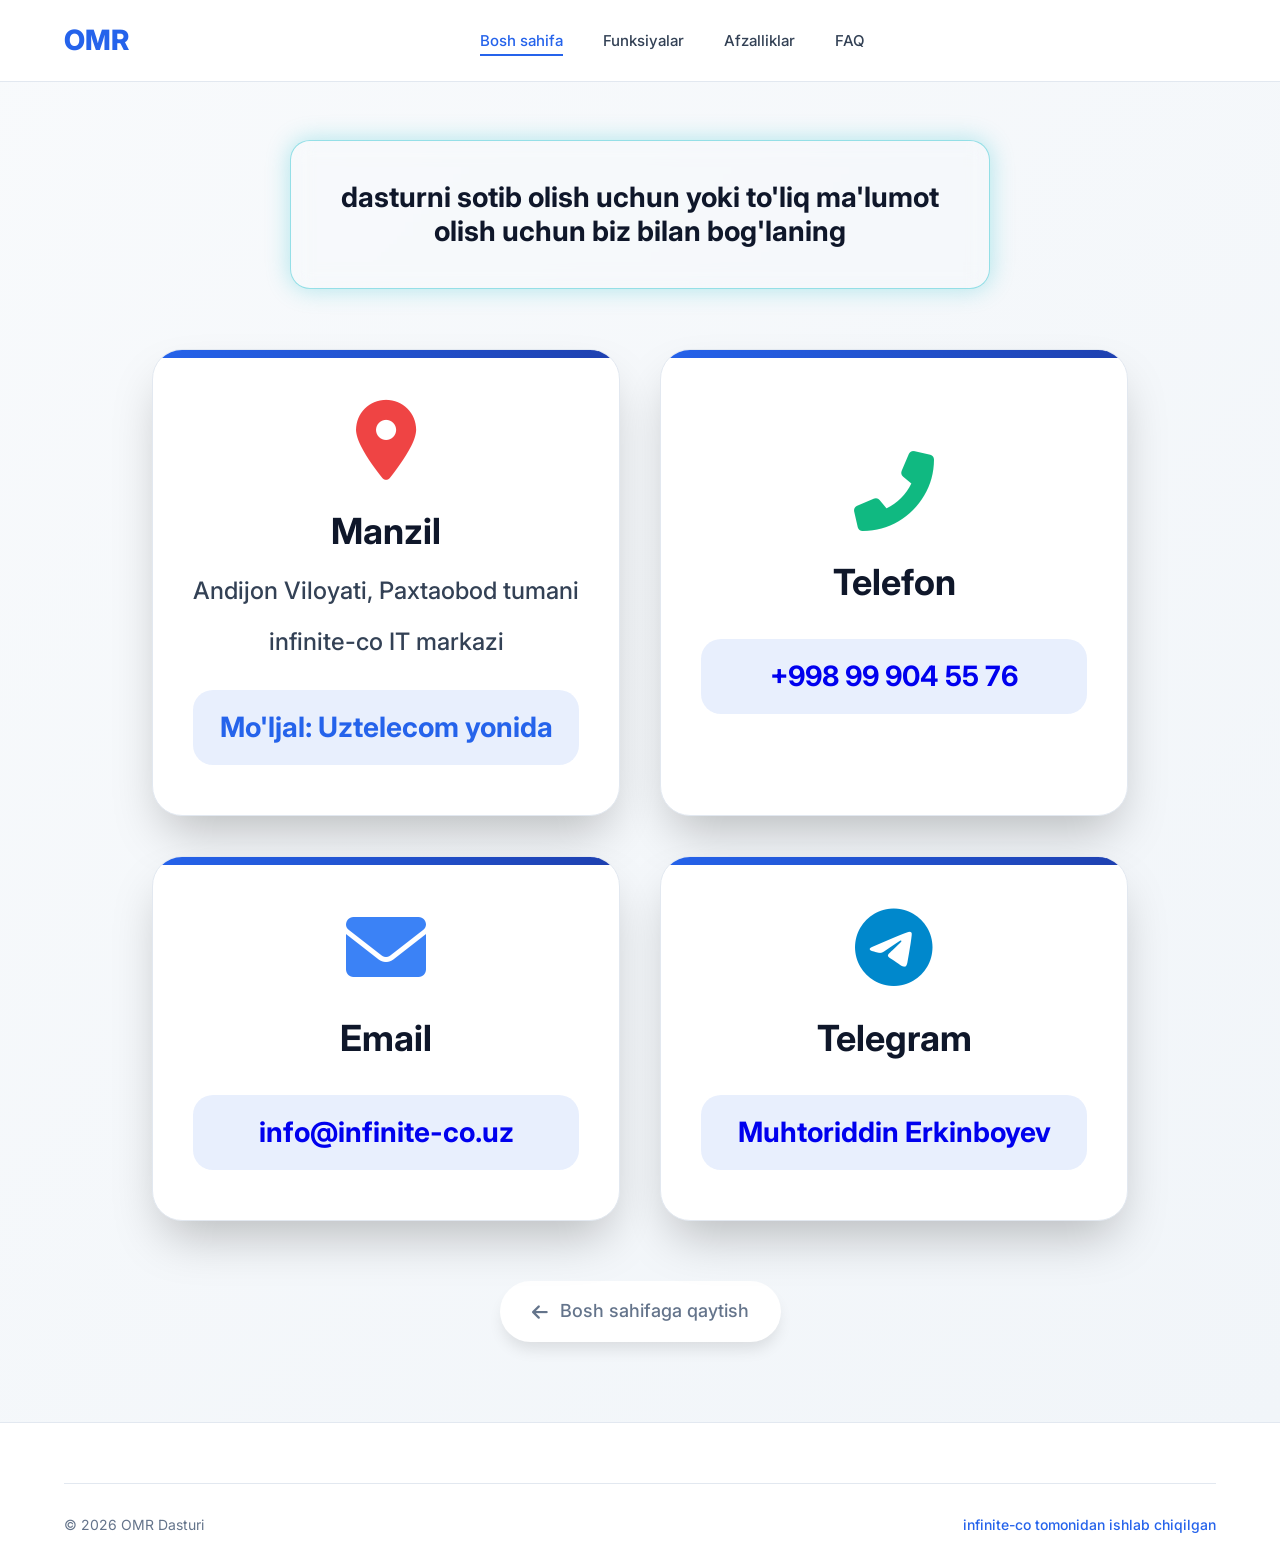
==== contact.html @ b2394655 "first commit" ====
<!DOCTYPE html>
<html lang="uz">
<head>
    <meta charset="UTF-8">
    <meta name="viewport" content="width=device-width, initial-scale=1.0">
    <title>OMR Dasturi - Bog'lanish</title>
    <meta name="description" content="OMR System bilan bog'laning. Manzil, telefon, email va telegram orqali biz bilan aloqaga chiqing.">
    <meta name="author" content="OMR System">
    <link href="https://fonts.googleapis.com/css2?family=Inter:wght@300;400;500;600;700;800&display=swap" rel="stylesheet">
    <link rel="stylesheet" href="https://cdnjs.cloudflare.com/ajax/libs/font-awesome/6.0.0/css/all.min.css">
    <link rel="stylesheet" href="style.css">
</head>
<body>
    <nav class="navbar">
        <div class="container navbar-content">
            <a href="index.html" class="logo" aria-label="OMR System bosh sahifa">
                <span>OMR</span>
            </a>
            
            <ul class="nav-links" id="navLinks">
                <li><a href="index.html#home" class="active">Bosh sahifa</a></li>
                <li><a href="index.html#demo">Funksiyalar</a></li>
                <li><a href="index.html#features">Afzalliklar</a></li>
                <li><a href="index.html#faq">FAQ</a></li>
            </ul>
            <div class="nav-actions">
            </div>
        </div>
    </nav>
    

    <section class="contact-page">
        <div class="container">
            <div class="contact-header">
                <h3> dasturni sotib olish uchun yoki to'liq ma'lumot olish uchun biz bilan bog'laning</h3>
            </div>
            
            <div class="contact-grid">
                <div class="contact-card card-location">
                    <i class="fas fa-map-marker-alt"></i>
                    <h3>Manzil</h3>
                    <p>Andijon Viloyati, Paxtaobod tumani</p>
                    <p>infinite-co IT markazi</p>
                    <div class="detail">Mo'ljal: Uztelecom yonida</div>
                </div>
                
                
                <div class="contact-card card-phone">
                    <i class="fas fa-phone-alt"></i>
                    <h3>Telefon</h3>
                    <div class="detail"><a href="tel:+998 99 904 55 76">+998 99 904 55 76</a></div>
                </div>
                

                <div class="contact-card card-email">
                    <i class="fas fa-envelope"></i>
                    <h3>Email</h3>
                    <div class="detail"><a href="https://infinite-co.uz">info@infinite-co.uz</a></div>
                </div>
                

                <div class="contact-card card-telegram">
                    <i class="fab fa-telegram-plane"></i>
                    <h3>Telegram</h3>
                    <div class="detail"><a href="https://t.me/Mukhtoriddin">Muhtoriddin Erkinboyev</a></div>
                </div>
            </div>
            
            <div class="back-link">
                <a href="index.html"><i class="fas fa-arrow-left"></i> Bosh sahifaga qaytish</a>
            </div>
        </div>
    </section>

    <footer class="footer">
        <div class="container">
            <div class="footer-bottom">
                <p>&copy; 2024 OMR Dasturi</p>
                <p class="credit"> infinite-co tomonidan ishlab chiqilgan</p>
            </div>
        </div>
    </footer>
    
    <script src="script.js"></script>
</body>
</html>
---- style.css ----
:root {
    --primary: #0f172a;
    --primary-light: #1e293b;
    --primary-dark: #020617;
    --secondary: #334155;
    --secondary-light: #64748b;
    --secondary-dark: #1e293b;
    --accent: #2563eb;
    --accent-hover: #1d4ed8;
    --accent-light: #3b82f6;
    --accent-gradient: linear-gradient(135deg, #2563eb 0%, #1e40af 100%);
    --bg-body: #f8fafc;
    --bg-card: #ffffff;
    --bg-section: #f1f5f9;
    --bg-alt: #e2e8f0;
    --cta-gradient: linear-gradient(135deg, #1e40af 0%, #3b82f6 50%, #1e40af 100%);
    --text-main: #0f172a;
    --text-light: #64748b;
    --text-white: #ffffff;
    --text-muted: #94a3b8;    
    --border: #e2e8f0;
    --shadow: 0 10px 15px -3px rgba(0, 0, 0, 0.1);
    --shadow-lg: 0 20px 25px -5px rgba(0, 0, 0, 0.1);
    --shadow-xl: 0 25px 50px -12px rgba(0, 0, 0, 0.25);
    --font-family: 'Inter', sans-serif;
    --transition-fast: 0.2s ease;
    --transition-base: 0.3s ease;
    --transition-slow: 0.5s ease;
    --radius-sm: 8px;
    --radius-md: 12px;
    --radius-lg: 16px;
    --radius-xl: 24px;
    --radius-full: 9999px;
}

* {
    margin: 0;
    padding: 0;
    box-sizing: border-box;
}

html {
    scroll-behavior: smooth;
    font-size: 16px;
}

body {
    font-family: var(--font-family);
    color: var(--text-main);
    background-color: var(--bg-body);
    line-height: 1.6;
    overflow-x: hidden;
}

.container {
    max-width: 1200px;
    margin: 0 auto;
    padding: 0 24px;
}

a {
    text-decoration: none;
    transition: all var(--transition-base);
}

ul {
    list-style: none;
}

img {
    max-width: 100%;
    height: auto;
    display: block;
}

h1, h2, h3, h4, h5, h6 {
    font-weight: 700;
    line-height: 1.2;
    color: var(--text-main);
}

h1 {
    font-size: 48px;
    font-weight: 800;
}

h2 {
    font-size: 40px;
}

h3 {
    font-size: 28px;
}

.section-header {
    text-align: center;
    max-width: 700px;
    margin: 0 auto 60px;
}

.subtitle {
    color: var(--accent);
    font-size: 14px;
    font-weight: 600;
    text-transform: uppercase;
    letter-spacing: 2px;
    display: block;
    margin-bottom: 16px;
}

.gradient-text {
    background: var(--accent-gradient);
    -webkit-background-clip: text;
    background-clip: text;
    color: transparent;
    display: inline-block;
}

.loader {
    position: fixed;
    top: 0;
    left: 0;
    width: 100%;
    height: 100%;
    background: var(--bg-body);
    display: flex;
    justify-content: center;
    align-items: center;
    z-index: 9999;
    transition: opacity var(--transition-base);
}

.loader.fade-out {
    opacity: 0;
    pointer-events: none;
}

.loader-content {
    text-align: center;
}

.loader-spinner {
    width: 50px;
    height: 50px;
    border: 3px solid var(--border);
    border-top-color: var(--accent);
    border-radius: 50%;
    animation: spin 1s infinite linear;
    margin-bottom: 16px;
}

@keyframes spin {
    to { transform: rotate(360deg); }
}

.navbar {
    background: rgba(255, 255, 255, 0.98);
    padding: 18px 0;
    position: fixed;
    width: 100%;
    top: 0;
    z-index: 1000;
    border-bottom: 1px solid var(--border);
    transition: all var(--transition-base);
}

.navbar.scrolled {
    padding: 12px 0;
    box-shadow: var(--shadow);
}

.navbar-content {
    display: flex;
    justify-content: space-between;
    align-items: center;
}

.logo {
    font-size: 28px;
    font-weight: 800;
    color: var(--primary);
}

.logo span {
    color: var(--accent);
}

.nav-links {
    display: flex;
    gap: 40px;
}

.nav-links a {
    color: var(--secondary);
    font-weight: 500;
    font-size: 15px;
    position: relative;
    padding: 4px 0;
}

.nav-links a::after {
    content: '';
    position: absolute;
    bottom: -2px;
    left: 0;
    width: 0;
    height: 2px;
    background: var(--accent);
    transition: width var(--transition-base);
}

.nav-links a:hover,
.nav-links a.active {
    color: var(--accent);
}

.nav-links a:hover::after,
.nav-links a.active::after {
    width: 100%;
}

.nav-actions {
    display: flex;
    align-items: center;
    gap: 20px;
}

.hamburger {
    display: none;
    flex-direction: column;
    cursor: pointer;
    background: none;
    border: none;
    padding: 10px;
}

.hamburger span {
    width: 25px;
    height: 3px;
    background: var(--primary);
    margin: 2px 0;
    transition: all var(--transition-base);
}

.hamburger.active span:nth-child(1) {
    transform: rotate(45deg) translate(5px, 5px);
}

.hamburger.active span:nth-child(2) {
    opacity: 0;
}

.hamburger.active span:nth-child(3) {
    transform: rotate(-45deg) translate(7px, -7px);
}

.btn-primary {
    background: linear-gradient(135deg, var(--accent) 0%, var(--accent-hover) 100%);
    color: var(--text-white);
    padding: 14px 32px;
    border-radius: var(--radius-md);
    font-weight: 600;
    display: inline-flex;
    align-items: center;
    gap: 8px;
    border: none;
    box-shadow: 0 4px 15px rgba(37, 99, 235, 0.3);
    transition: all var(--transition-base);
}

.btn-primary:hover {
    transform: translateY(-3px);
    box-shadow: 0 6px 20px rgba(37, 99, 235, 0.4);
}

.btn-outline {
    background-color: transparent;
    color: var(--accent);
    padding: 12px 30px;
    border-radius: var(--radius-md);
    font-weight: 600;
    display: inline-flex;
    align-items: center;
    gap: 8px;
    border: 2px solid var(--accent);
}

.btn-outline:hover {
    background-color: var(--accent);
    color: var(--text-white);
    transform: translateY(-3px);
}

.btn-cta {
    background: var(--text-white);
    color: var(--accent);
    padding: 18px 45px;
    border-radius: var(--radius-md);
    font-weight: 700;
    font-size: 17px;
    display: inline-flex;
    align-items: center;
    gap: 10px;
    box-shadow: 0 6px 25px rgba(0, 0, 0, 0.25);
}

.btn-cta:hover {
    background: var(--bg-body);
    transform: translateY(-5px);
}

.hero {
    padding: 180px 0 120px;
    background: linear-gradient(135deg, #f0f9ff 0%, #e0f2fe 50%, #dbeafe 100%);
    position: relative;
    overflow: hidden;
}

.hero-content {
    display: grid;
    grid-template-columns: 1.1fr 1fr;
    gap: 60px;
    align-items: center;
}

.badge {
    background: rgba(37, 99, 235, 0.1);
    color: var(--accent);
    padding: 8px 16px;
    border-radius: 40px;
    font-size: 14px;
    font-weight: 600;
    display: inline-flex;
    align-items: center;
    gap: 6px;
    margin-bottom: 24px;
}

.hero-text h1 {
    margin-bottom: 24px;
}

.hero-description {
    font-size: 18px;
    color: var(--text-light);
    margin-bottom: 32px;
    max-width: 600px;
}

.hero-stats {
    display: flex;
    gap: 40px;
    margin-bottom: 32px;
}

.stat-item {
    display: flex;
    flex-direction: column;
}

.stat-number {
    font-size: 32px;
    font-weight: 800;
    color: var(--accent);
}

.stat-label {
    font-size: 14px;
    color: var(--text-light);
    text-transform: uppercase;
    letter-spacing: 0.5px;
}

.hero-btns {
    display: flex;
    gap: 16px;
    margin-bottom: 40px;
    flex-wrap: wrap;
}

.trust-badges p {
    color: var(--text-light);
    font-size: 14px;
    margin-bottom: 12px;
}

.trust-icons {
    display: flex;
    gap: 24px;
    color: var(--text-light);
    font-size: 24px;
    opacity: 0.7;
}

/* Hero Visual */
.hero-visual {
    position: relative;
}

.main-image {
    width: 500px;
    height: 400px;
    border-radius: var(--radius-lg);
    box-shadow: var(--shadow-xl);
    animation: float 6s ease-in-out infinite;
    margin-left: 140px;
}

@keyframes float {
    0%, 100% { transform: translateY(0); }
    50% { transform: translateY(-10px); }
}

.floating-card {
    position: absolute;
    background: white;
    padding: 12px 18px;
    border-radius: var(--radius-md);
    box-shadow: var(--shadow-lg);
    display: flex;
    align-items: center;
    gap: 10px;
    animation: floatCard 4s ease-in-out infinite;
}

.floating-card i {
    color: var(--accent);
    font-size: 20px;
}

.card-1 {
    top: -20px;
    right: -20px;
}

.card-2 {
    bottom: 40px;
    left: -20px;
    animation-delay: 1s;
}

.card-3 {
    top: 40%;
    right: -30px;
    animation-delay: 2s;
}

@keyframes floatCard {
    0%, 100% { transform: translateY(0); }
    50% { transform: translateY(-5px); }
}

.scroll-indicator {
    position: absolute;
    bottom: 30px;
    left: 50%;
    transform: translateX(-50%);
    display: flex;
    flex-direction: column;
    align-items: center;
    gap: 8px;
    color: var(--text-light);
    font-size: 14px;
}

.scroll-indicator i {
    animation: bounce 2s infinite;
}

@keyframes bounce {
    0%, 100% { transform: translateY(0); }
    50% { transform: translateY(5px); }
}

.demo-section {
    padding: 100px 0;
    background: var(--bg-card);
}

.video-slider-container {
    position: relative;
    max-width: 1000px;
    margin: 0 auto;
    padding: 0 60px;
}

.slider-btn {
    position: absolute;
    top: 50%;
    transform: translateY(-50%);
    background: var(--bg-card);
    border: 2px solid var(--border);
    width: 50px;
    height: 50px;
    border-radius: 50%;
    cursor: pointer;
    display: flex;
    align-items: center;
    justify-content: center;
    font-size: 18px;
    color: var(--primary);
    transition: all var(--transition-base);
    box-shadow: var(--shadow);
    z-index: 10;
}

.slider-btn:hover {
    background: var(--accent);
    color: var(--text-white);
    border-color: var(--accent);
    transform: translateY(-50%) scale(1.1);
}

.prev-btn {
    left: 0;
}

.next-btn {
    right: 0;
}



.slide {
    display: none;
    animation: fadeIn 10s ease;
}

.slide.active {
    display: block;
}

.slide-video {
    width: 100%;
    background: #000;
    position: relative;
    padding-top: 56.25%; /* 16:9 Aspect Ratio */
    overflow: hidden;
}

.slide-video video {
    position: absolute;
    top: 0;
    left: 0;
    width: 100%;
    height: 100%;
    object-fit: contain;
    display: block;
    background: #000;
}

.slide-info {
    padding: 40px;
    background: var(--bg-card);
    text-align: center;
}

.slide-icon {
    width: 80px;
    height: 80px;
    background: linear-gradient(135deg, var(--accent) 0%, var(--accent-light) 100%);
    border-radius: 20px;
    display: flex;
    align-items: center;
    justify-content: center;
    color: var(--text-white);
    font-size: 36px;
    margin: 0 auto 24px;
    box-shadow: 0 10px 30px rgba(37, 99, 235, 0.3);
}

.slide-info h3 {
    font-size: 28px;
    margin-bottom: 16px;
}

.slide-info p {
    font-size: 17px;
    color: var(--text-light);
    line-height: 1.7;
    max-width: 700px;
    margin: 0 auto;
}

.slider-dots {
    display: flex;
    justify-content: center;
    gap: 12px;
    margin-top: 30px;
}

.dot {
    width: 12px;
    height: 12px;
    border-radius: 50%;
    background: var(--border);
    cursor: pointer;
    transition: all var(--transition-base);
}

.dot.active {
    background: var(--accent);
    transform: scale(1.3);
}

.slide-counter {
    text-align: center;
    margin-top: 20px;
    font-size: 16px;
    color: var(--text-light);
    font-weight: 500;
}

.slide-counter span {
    color: var(--accent);
    font-weight: 700;
}

.features {
    padding: 100px 0;
    background: var(--bg-section);
}

.features-grid {
    display: grid;
    grid-template-columns: repeat(auto-fit, minmax(260px, 1fr));
    gap: 30px;
}

.feature-item {
    background: var(--bg-card);
    padding: 40px 32px;
    border-radius: var(--radius-lg);
    border: 1px solid var(--border);
    transition: all var(--transition-base);
    text-align: center;
}

.feature-item:hover {
    box-shadow: var(--shadow-lg);
    transform: translateY(-5px);
    border-color: var(--accent-light);
}

.icon-box {
    width: 70px;
    height: 70px;
    background: rgba(37, 99, 235, 0.1);
    border-radius: var(--radius-lg);
    display: flex;
    align-items: center;
    justify-content: center;
    font-size: 30px;
    color: var(--accent);
    margin: 0 auto 24px;
}

.feature-item h3 {
    margin-bottom: 14px;
    font-size: 20px;
}

.feature-item p {
    font-size: 15px;
    color: var(--text-light);
    margin-bottom: 20px;
}

.feature-progress {
    margin-top: 16px;
    padding-top: 16px;
    border-top: 1px solid var(--border);
}

.feature-progress span {
    color: var(--accent);
    font-weight: 600;
    font-size: 14px;
}

.requirements {
    padding: 80px 0;
    background: var(--bg-body);
}

.requirements-grid {
    display: grid;
    grid-template-columns: repeat(auto-fit, minmax(180px, 1fr));
    gap: 20px;
    max-width: 800px;
    margin: 0 auto;
}

.requirement-card {
    background: var(--bg-card);
    padding: 30px 20px;
    border-radius: var(--radius-lg);
    border: 1px solid var(--border);
    text-align: center;
    transition: all var(--transition-base);
}

.requirement-card:hover {
    transform: translateY(-5px);
    box-shadow: var(--shadow);
    border-color: var(--accent);
}

.requirement-card i {
    font-size: 40px;
    color: var(--accent);
    margin-bottom: 15px;
}

.requirement-card h4 {
    font-size: 18px;
    margin-bottom: 5px;
}

.requirement-card p {
    color: var(--text-light);
    font-size: 14px;
}

.stats-section {
    padding: 80px 0;
    background: linear-gradient(135deg, var(--accent) 0%, var(--accent-hover) 100%);
    color: white;
}

.stats-grid {
    display: grid;
    grid-template-columns: repeat(auto-fit, minmax(200px, 1fr));
    gap: 40px;
    text-align: center;
}

.stat-card {
    padding: 20px;
}

.stat-card i {
    font-size: 48px;
    margin-bottom: 20px;
    opacity: 0.9;
}

.stat-card .stat-number {
    font-size: 48px;
    font-weight: 800;
    margin-bottom: 8px;
    color: white;
}

.stat-card .stat-label {
    font-size: 16px;
    opacity: 0.9;
    text-transform: uppercase;
    letter-spacing: 1px;
    color: white;
}

.faq {
    padding: 100px 0;
    background: var(--bg-body);
}

.faq-grid {
    max-width: 800px;
    margin: 0 auto;
}

.faq-item {
    margin-bottom: 16px;
    border: 1px solid var(--border);
    border-radius: var(--radius-md);
    overflow: hidden;
}

.faq-question {
    background: var(--bg-card);
    padding: 20px 24px;
    display: flex;
    justify-content: space-between;
    align-items: center;
    cursor: pointer;
    transition: background var(--transition-base);
}

.faq-question:hover {
    background: var(--bg-section);
}

.faq-question h3 {
    font-size: 17px;
    font-weight: 600;
    margin: 0;
}

.faq-question i {
    color: var(--text-light);
    transition: transform var(--transition-base);
}

.faq-item.active .faq-question i {
    transform: rotate(45deg);
}

.faq-answer {
    padding: 0 24px;
    max-height: 0;
    overflow: hidden;
    transition: all var(--transition-base);
    background: var(--bg-body);
}

.faq-item.active .faq-answer {
    padding: 20px 24px;
    max-height: 200px;
}

.faq-answer p {
    color: var(--text-light);
    line-height: 1.7;
}


.cta-strip {
    background: var(--cta-gradient);
    background-size: 200% 200%;
    animation: gradientMove 15s ease infinite;
    padding: 100px 0;
    text-align: center;
    position: relative;
    overflow: hidden;
}

@keyframes gradientMove {
    0% { background-position: 0% 50%; }
    50% { background-position: 100% 50%; }
    100% { background-position: 0% 50%; }
}

.cta-content {
    position: relative;
    z-index: 1;
}

.cta-icon {
    font-size: 60px;
    color: rgba(255, 255, 255, 0.9);
    margin-bottom: 24px;
    display: block;
    animation: float 3s ease-in-out infinite;
}

.cta-strip h2 {
    font-size: 42px;
    margin-bottom: 16px;
    color: white;
}

.cta-strip p {
    font-size: 20px;
    color: rgba(255, 255, 255, 0.9);
    margin-bottom: 35px;
}

.cta-note {
    margin-top: 20px;
    font-size: 14px;
    color: rgba(255, 255, 255, 0.8);
    display: flex;
    align-items: center;
    justify-content: center;
    gap: 8px;
}

/* ========== FOOTER ========== */
.footer {
    padding: 60px 0 30px;
    background: var(--bg-card);
    border-top: 1px solid var(--border);
}

.footer-content {
    display: grid;
    grid-template-columns: 1.5fr 2fr;
    gap: 60px;
    margin-bottom: 40px;
}

.footer-logo {
    font-size: 24px;
    font-weight: 700;
    color: var(--primary);
    margin-bottom: 15px;
}

.footer-logo span {
    color: var(--accent);
}

.footer-info p {
    color: var(--text-light);
    line-height: 1.7;
    max-width: 300px;
}

.footer-links {
    display: grid;
    grid-template-columns: repeat(2, 1fr);
    gap: 40px;
}

.footer-col h4 {
    font-size: 16px;
    margin-bottom: 20px;
    color: var(--primary);
}

.footer-col ul li {
    margin-bottom: 12px;
}

.footer-col ul li a {
    color: var(--text-light);
    font-size: 15px;
    transition: color var(--transition-base);
}

.footer-col ul li a:hover {
    color: var(--accent);
    padding-left: 5px;
}

.footer-bottom {
    padding-top: 30px;
    border-top: 1px solid var(--border);
    display: flex;
    justify-content: space-between;
    align-items: center;
    color: var(--text-light);
    font-size: 14px;
}

.credit {
    color: var(--accent);
    font-weight: 500;
}



/* Tablet: 768px - 1024px */
@media (max-width: 1024px) {
    h1 {
        font-size: 42px;
    }
    
    h2 {
        font-size: 36px;
    }
    
    .hero-content {
        grid-template-columns: 1fr;
        text-align: center;
    }
    
    .hero-description {
        margin-left: auto;
        margin-right: auto;
    }
    
    .hero-stats {
        justify-content: center;
    }
    
    .hero-btns {
        justify-content: center;
    }
    
    .hero-visual {
        max-width: 600px;
        margin: 0 auto;
        order: -1;
    }
    
    .video-slider-container {
        padding: 0 50px;
    }
    
    .footer-content {
        grid-template-columns: 1fr;
        gap: 40px;
    }
    
    .footer-info p {
        max-width: 100%;
    }
}

/* Mobile: 480px - 768px */
@media (max-width: 768px) {
    h1 {
        font-size: 36px;
    }
    
    h2 {
        font-size: 32px;
    }
    
    h3 {
        font-size: 24px;
    }
    
    .nav-links,
    .navbar .btn-primary {
        display: none;
    }
    
    .hamburger {
        display: flex;
    }
    
    .nav-links.active {
        display: flex;
        position: absolute;
        top: 100%;
        left: 0;
        width: 100%;
        background: white;
        padding: 24px;
        flex-direction: column;
        align-items: center;
        gap: 20px;
        box-shadow: var(--shadow);
        border-radius: 0 0 var(--radius-md) var(--radius-md);
    }
    
    .hero-stats {
        flex-wrap: wrap;
        gap: 20px;
    }
    
    .hero-btns {
        flex-direction: column;
        align-items: center;
    }
    
    .btn-primary,
    .btn-outline {
        width: 100%;
        max-width: 300px;
        justify-content: center;
    }
    
    .video-slider-container {
        padding: 0 40px;
    }
    
    .slider-btn {
        width: 40px;
        height: 40px;
    }
    
    .slide-info {
        padding: 30px 20px;
    }
    
    .slide-icon {
        width: 60px;
        height: 60px;
        font-size: 28px;
    }
    
    .stats-grid {
        grid-template-columns: repeat(2, 1fr);
        gap: 20px;
    }
    
    .stat-card .stat-number {
        font-size: 36px;
    }
    
    .cta-strip h2 {
        font-size: 32px;
    }
    
    .footer-links {
        grid-template-columns: 1fr;
        gap: 30px;
    }
    
    .footer-bottom {
        flex-direction: column;
        text-align: center;
        gap: 10px;
    }
}

/* Small Mobile: < 480px */
@media (max-width: 480px) {
    h1 {
        font-size: 28px;
    }
    
    h2 {
        font-size: 28px;
    }
    
    .hero {
        padding: 150px 0 80px;
    }
    
    .video-slider-container {
        padding: 0 35px;
    }
    
    .slider-btn {
        width: 35px;
        height: 35px;
        font-size: 14px;
    }
    
    .stats-grid {
        grid-template-columns: 1fr;
    }
    
    .requirements-grid {
        grid-template-columns: 1fr;
    }
    
    .slide-info h3 {
        font-size: 20px;
    }
    
    .slide-info p {
        font-size: 15px;
    }
}

@media (max-width: 768px) {
    .btn-primary,
    .btn-outline,
    .slider-btn,
    .dot,
    .nav-links a,
    .footer-col ul li a {
        min-height: 44px;
        min-width: 44px;
        display: inline-flex;
        align-items: center;
        justify-content: center;
    }
}

:focus-visible {
    outline: 3px solid var(--accent);
    outline-offset: 2px;
}

.visually-hidden {
    position: absolute;
    width: 1px;
    height: 1px;
    padding: 0;
    margin: -1px;
    overflow: hidden;
    clip: rect(0, 0, 0, 0);
    border: 0;
}

.skip-link {
    position: absolute;
    top: -40px;
    left: 0;
    background: var(--accent);
    color: white;
    padding: 8px;
    z-index: 1001;
    transition: top var(--transition-base);
}

.skip-link:focus {
    top: 0;
}

@keyframes fadeInUp {
    from {
        opacity: 0;
        transform: translateY(30px);
    }
    to {
        opacity: 1;
        transform: translateY(0);
    }
}

.fadeInUp {
    animation: fadeInUp 0.6s ease forwards;
}

@media print {
    .navbar,
    .hero-btns,
    .slider-btn,
    .btn-cta,
    .footer {
        display: none;
    }
    
    body {
        background: white;
        color: black;
    }
    
    a {
        text-decoration: underline;
        color: black;
    }
}










/* 
__________________________________________________________________    
contact.html
*/ 





        .contact-page {
            padding: 140px 0 80px;
            min-height: 100vh;
            background: linear-gradient(135deg, #f8fafc 0%, #f1f5f9 100%);
            display: flex;
            align-items: center;
        }
        
        .contact-header {
            text-align: center;
            max-width: 700px;
            margin: 0 auto 60px;
            padding: 40px 30px;

            background: rgba(255, 255, 255, 0.05);
            backdrop-filter: blur(10px);

            border-radius: 20px;
            border: 1px solid rgba(4, 184, 200, 0.4);

            box-shadow: 0 0 25px rgba(4, 184, 200, 0.3);

            transition: 0.4s ease;
        }

   
        .contact-header h1 {
            font-size: 48px;
            color: #0f172a;
            margin-bottom: 20px;
            font-weight: 800;
        }
        
        .contact-header p {
            font-size: 20px;
            color: #64748b;
            line-height: 1.7;
        }
        
        .contact-grid {
            display: grid;
            grid-template-columns: repeat(2, 1fr);
            gap: 40px;
            max-width: 1100px;
            margin: 0 auto;
        }
        
        .contact-card {
            background: white;
            border-radius: 30px;
            padding: 50px 40px;
            text-align: center;
            box-shadow: 0 25px 50px -12px rgba(0, 0, 0, 0.25);
            transition: all 0.4s ease;
            border: 1px solid #e2e8f0;
            position: relative;
            overflow: hidden;
            min-height: 350px;
            display: flex;
            flex-direction: column;
            justify-content: center;
        }
        
        .contact-card::before {
            content: '';
            position: absolute;
            top: 0;
            left: 0;
            width: 100%;
            height: 8px;
            background: linear-gradient(135deg, #2563eb 0%, #1e40af 100%);
        }
        
        .contact-card:hover {
            transform: translateY(-10px);
            box-shadow: 0 35px 60px -15px rgba(37, 99, 235, 0.4);
        }
        
        .contact-card i {
            font-size: 80px;
            margin-bottom: 30px;
            display: inline-block;
        }
        
        .contact-card h3 {
            font-size: 36px;
            margin-bottom: 20px;
            color: #0f172a;
            font-weight: 700;
        }
        
        .contact-card p {
            font-size: 24px;
            color: #334155;
            margin-bottom: 15px;
            font-weight: 500;
            line-height: 1.5;
        }
        
        .contact-card .detail {
            font-size: 28px;
            color: #2563eb;
            font-weight: 700;
            word-break: break-word;
            background: rgba(37, 99, 235, 0.1);
            padding: 15px 20px;
            border-radius: 20px;
            display: inline-block;
            margin-top: 15px;
        }
        
        .contact-card .sub-detail {
            font-size: 20px;
            color: #64748b;
            margin-top: 10px;
        }
        
        .card-location i { color: #ef4444; }
        .card-phone i { color: #10b981; }
        .card-email i { color: #3b82f6; }
        .card-telegram i { color: #0088cc; }
        
        .back-link {
            text-align: center;
            margin-top: 60px;
            grid-column: span 2;
        }
        
        .back-link a {
            color: #64748b;
            text-decoration: none;
            display: inline-flex;
            align-items: center;
            gap: 12px;
            font-size: 18px;
            padding: 16px 32px;
            background: white;
            border-radius: 50px;
            box-shadow: 0 10px 15px -3px rgba(0,0,0,0.1);
            transition: all 0.3s ease;
            font-weight: 500;
        }
        
        .back-link a:hover {
            color: #2563eb;
            transform: translateX(-5px);
            box-shadow: 0 20px 25px -5px rgba(37,99,235,0.2);
        }
        
        @media (max-width: 992px) {
            .contact-grid {
                grid-template-columns: 1fr;
                gap: 30px;
                max-width: 600px;
            }
            
            .contact-header h1 {
                font-size: 42px;
            }
            
            .contact-card {
                padding: 40px 30px;
                min-height: 300px;
            }
            
            .contact-card i {
                font-size: 70px;
            }
            
            .contact-card h3 {
                font-size: 32px;
            }
            
            .contact-card p {
                font-size: 20px;
            }
            
            .contact-card .detail {
                font-size: 24px;
            }
            
            .back-link {
                grid-column: span 1;
            }
        }
        
        @media (max-width: 480px) {
            .contact-page {
                padding: 120px 0 60px;
            }
            
            .contact-header h1 {
                font-size: 36px;
            }
            
            .contact-header p {
                font-size: 18px;
            }
            
            .contact-card i {
                font-size: 60px;
            }
            
            .contact-card h3 {
                font-size: 28px;
            }
            
            .contact-card p {
                font-size: 18px;
            }
            
            .contact-card .detail {
                font-size: 20px;
                padding: 12px 15px;
            }
        }

        .tel{
            background-color: #0088cc;
            color: white;
            border-radius: 3px;
        }

        .tela{
            text-decoration: none;
            color: white;
        }
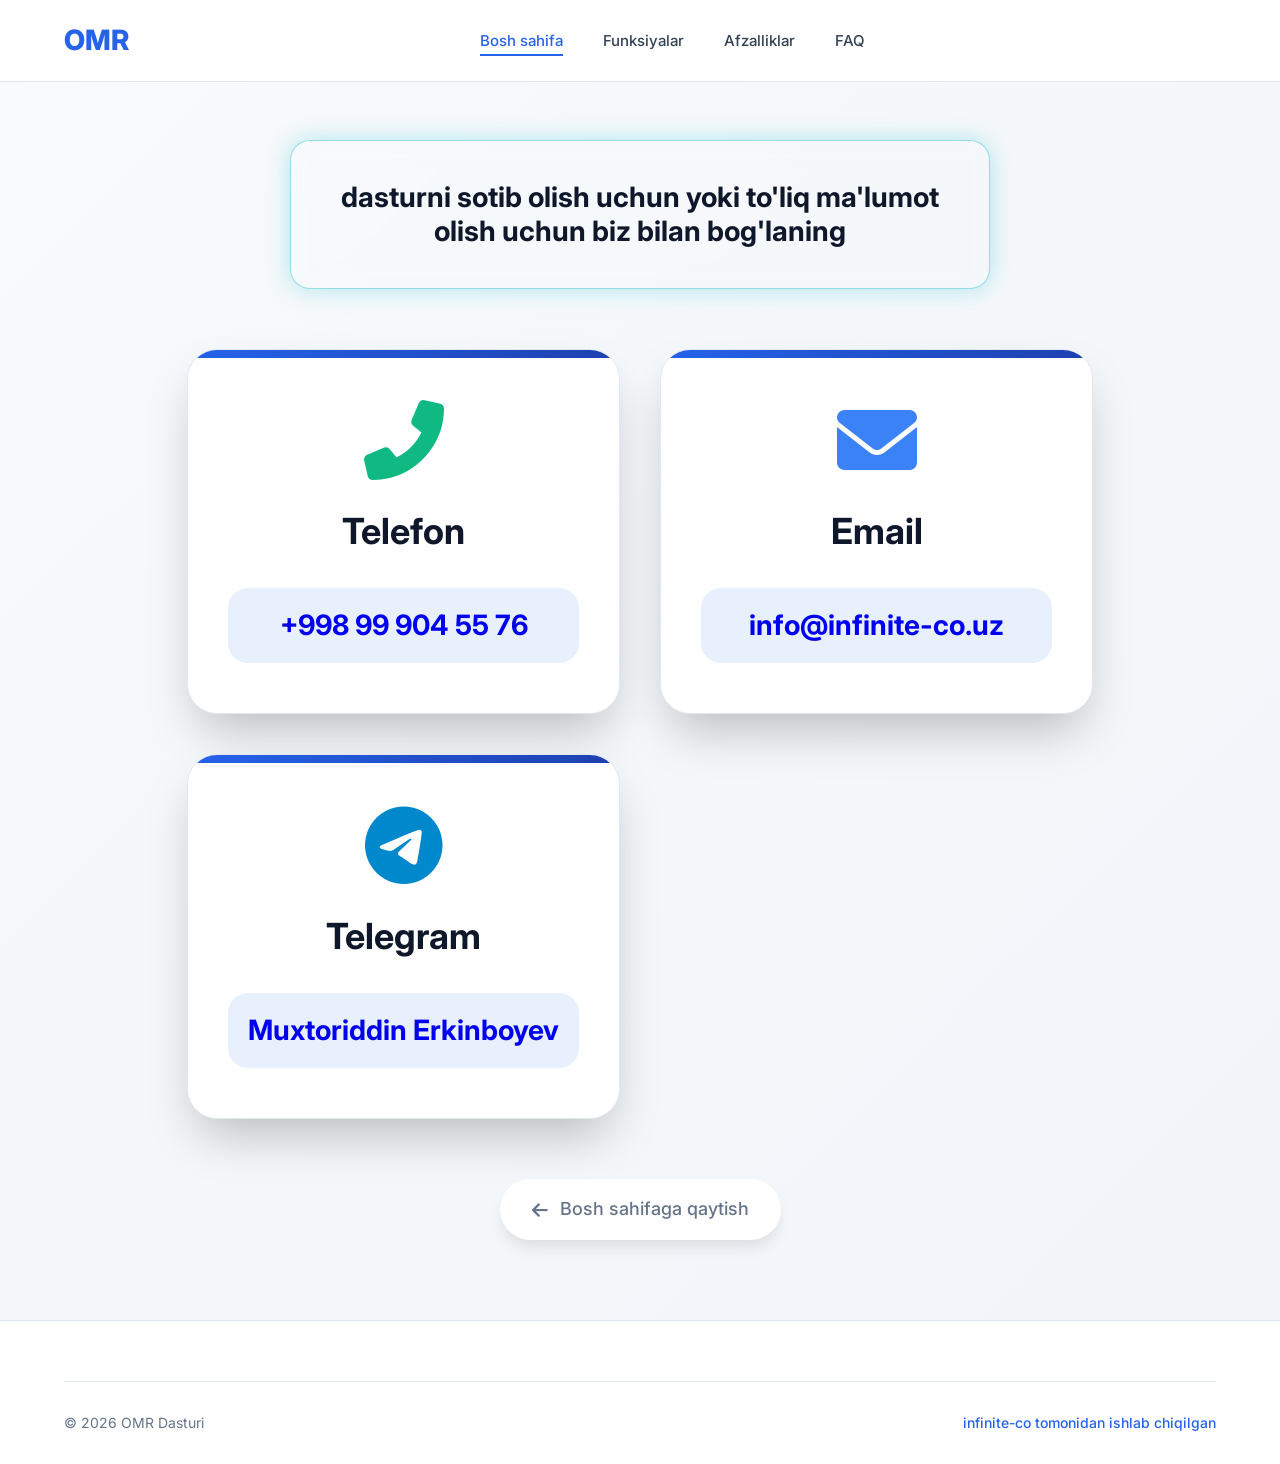
==== commit f4fa0c81: "edit videos" ====
--- a/contact.html
+++ b/contact.html
@@ -36,14 +36,6 @@
             </div>
             
             <div class="contact-grid">
-                <div class="contact-card card-location">
-                    <i class="fas fa-map-marker-alt"></i>
-                    <h3>Manzil</h3>
-                    <p>Andijon Viloyati, Paxtaobod tumani</p>
-                    <p>infinite-co IT markazi</p>
-                    <div class="detail">Mo'ljal: Uztelecom yonida</div>
-                </div>
-                
                 
                 <div class="contact-card card-phone">
                     <i class="fas fa-phone-alt"></i>
@@ -62,7 +54,7 @@
                 <div class="contact-card card-telegram">
                     <i class="fab fa-telegram-plane"></i>
                     <h3>Telegram</h3>
-                    <div class="detail"><a href="https://t.me/Mukhtoriddin">Muhtoriddin Erkinboyev</a></div>
+                    <div class="detail"><a href="https://t.me/Mukhtoriddin">Muxtoriddin Erkinboyev</a></div>
                 </div>
             </div>
             
